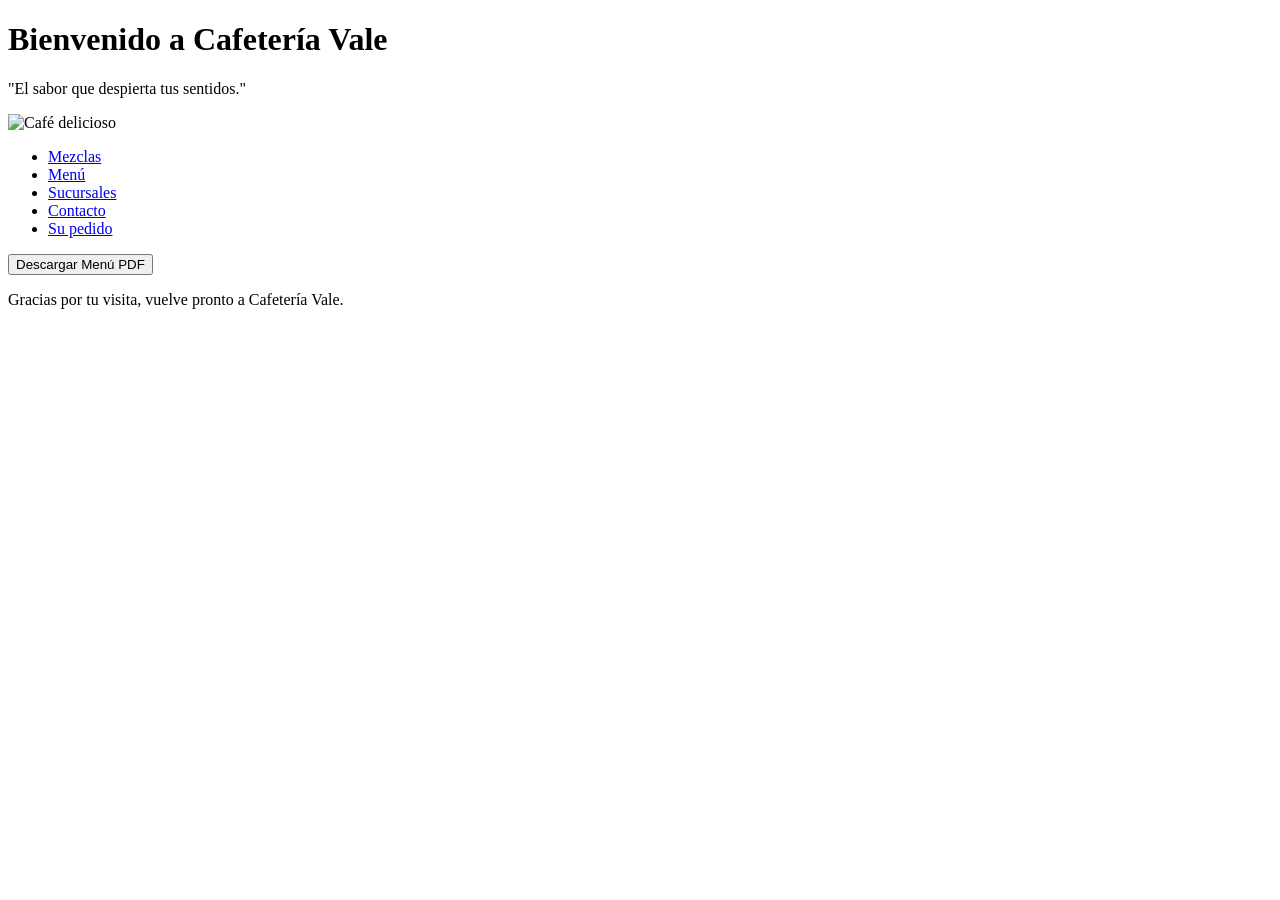
==== index.html @ 3e1f83af "Actualizar index.html" ====
<!DOCTYPE html>
<html lang="es">
<head>
  <meta charset="UTF-8">
  <meta name="viewport" content="width=device-width, initial-scale=1.0">
  <title>Cafetería Vale</title>
  <link rel="stylesheet" href="css/style.css">
</head>
<body>
  <header>
    <h1>Bienvenido a Cafetería Vale</h1>
    <p class="frase">"El sabor que despierta tus sentidos."</p>
    <img src="img/cafe_bienvenida.jpg" alt="Café delicioso">
    <nav>
      <ul>
        <li><a href="mezclas.html">Mezclas</a></li>
        <li><a href="menu.html">Menú</a></li>
        <li><a href="sucursales.html">Sucursales</a></li>
        <li><a href="contacto.html">Contacto</a></li>
        <li><a href="#" onclick="mostrarCarrito()">Su pedido</a></li>
      </ul>
    </nav>
  </header>

  <main>
    <button onclick="descargarMenu()">Descargar Menú PDF</button>
    <section id="carrito" style="display:none;"></section>
  </main>

  <footer>
    <p>Gracias por tu visita, vuelve pronto a Cafetería Vale.</p>
  </footer>

  <script src="js/script.js"></script>
</body>
</html>
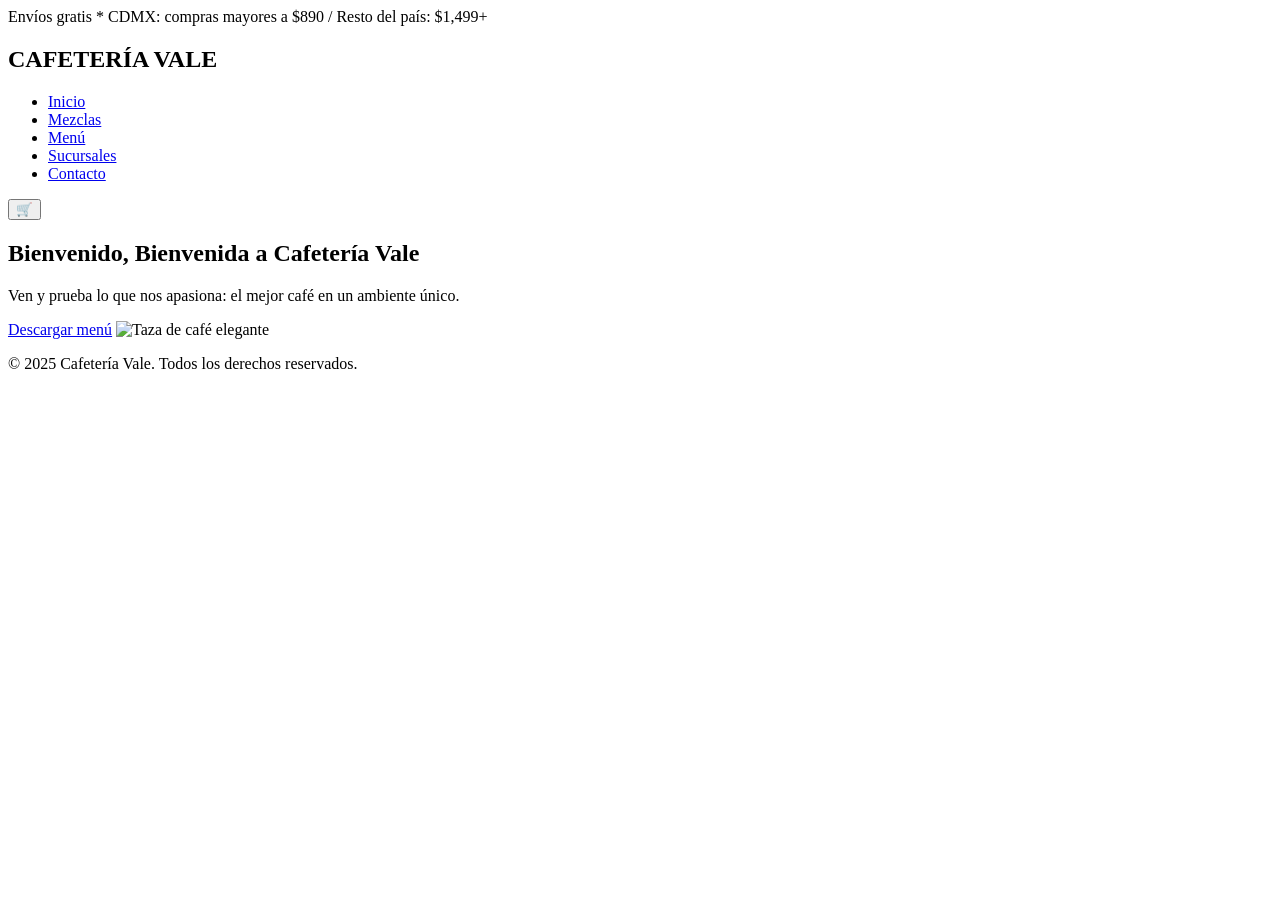
==== commit 0b27b0ce: "Actualizar index.html" ====
--- a/index.html
+++ b/index.html
@@ -1,36 +1,43 @@
 <!DOCTYPE html>
 <html lang="es">
 <head>
-  <meta charset="UTF-8">
-  <meta name="viewport" content="width=device-width, initial-scale=1.0">
+  <meta charset="UTF-8" />
+  <meta name="viewport" content="width=device-width, initial-scale=1.0" />
   <title>Cafetería Vale</title>
-  <link rel="stylesheet" href="css/style.css">
+  <link rel="stylesheet" href="css/style.css" />
+  <script defer src="js/script.js"></script>
 </head>
 <body>
   <header>
-    <h1>Bienvenido a Cafetería Vale</h1>
-    <p class="frase">"El sabor que despierta tus sentidos."</p>
-    <img src="img/cafe_bienvenida.jpg" alt="Café delicioso">
-    <nav>
-      <ul>
+    <div class="top-bar">
+      Envíos gratis * CDMX: compras mayores a $890 / Resto del país: $1,499+
+    </div>
+    <nav class="navbar">
+      <h1 class="logo">CAFETERÍA VALE</h1>
+      <ul class="nav-links">
+        <li><a href="index.html">Inicio</a></li>
         <li><a href="mezclas.html">Mezclas</a></li>
         <li><a href="menu.html">Menú</a></li>
         <li><a href="sucursales.html">Sucursales</a></li>
         <li><a href="contacto.html">Contacto</a></li>
-        <li><a href="#" onclick="mostrarCarrito()">Su pedido</a></li>
       </ul>
+      <div class="icons">
+        <button id="carrito-btn">🛒</button>
+      </div>
     </nav>
   </header>
 
   <main>
-    <button onclick="descargarMenu()">Descargar Menú PDF</button>
-    <section id="carrito" style="display:none;"></section>
+    <section class="bienvenida">
+      <h2>Bienvenido, Bienvenida a Cafetería Vale</h2>
+      <p>Ven y prueba lo que nos apasiona: el mejor café en un ambiente único.</p>
+      <a href="pdf/menu.pdf" class="boton-descarga" download>Descargar menú</a>
+      <img src="images/cafe-bienvenida.jpg" alt="Taza de café elegante" />
+    </section>
   </main>
 
   <footer>
-    <p>Gracias por tu visita, vuelve pronto a Cafetería Vale.</p>
+    <p>&copy; 2025 Cafetería Vale. Todos los derechos reservados.</p>
   </footer>
-
-  <script src="js/script.js"></script>
 </body>
 </html>
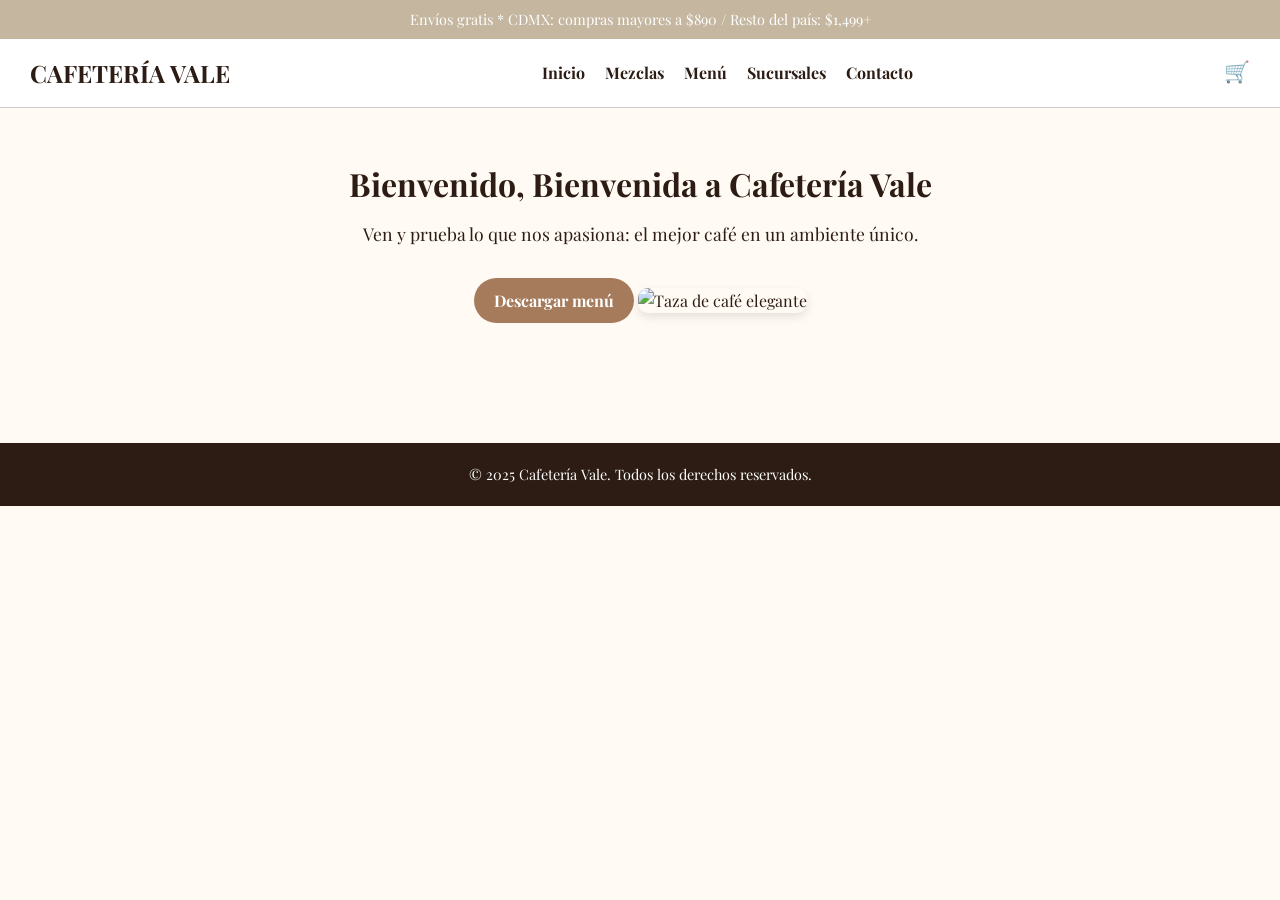
==== commit 19902f3b: "Actualizar index.html" ====
--- a/index.html
+++ b/index.html
@@ -4,8 +4,8 @@
   <meta charset="UTF-8" />
   <meta name="viewport" content="width=device-width, initial-scale=1.0" />
   <title>Cafetería Vale</title>
-  <link rel="stylesheet" href="css/style.css" />
-  <script defer src="js/script.js"></script>
+  <link rel="stylesheet" href="style.css" />
+  <script defer src="script.js"></script>
 </head>
 <body>
   <header>
--- a/style.css
+++ b/style.css
@@ -0,0 +1,131 @@
+/* Fuente vintage */
+@import url('https://fonts.googleapis.com/css2?family=Playfair+Display:wght@500&display=swap');
+
+* {
+  margin: 0;
+  padding: 0;
+  box-sizing: border-box;
+}
+
+body {
+  font-family: 'Playfair Display', serif;
+  background-color: #fffaf3;
+  color: #2c1c13;
+  line-height: 1.6;
+}
+
+/* Top bar de envíos */
+.top-bar {
+  background-color: #c4b69f;
+  color: white;
+  text-align: center;
+  padding: 8px;
+  font-size: 0.9rem;
+}
+
+/* Navbar */
+.navbar {
+  display: flex;
+  justify-content: space-between;
+  align-items: center;
+  background-color: #fff;
+  padding: 15px 30px;
+  border-bottom: 1px solid #ccc;
+}
+
+.logo {
+  font-size: 1.5rem;
+  font-weight: bold;
+  color: #2c1c13;
+}
+
+.nav-links {
+  list-style: none;
+  display: flex;
+  gap: 20px;
+}
+
+.nav-links li a {
+  text-decoration: none;
+  color: #2c1c13;
+  font-weight: bold;
+  transition: color 0.3s;
+}
+
+.nav-links li a:hover {
+  color: #a67b5b;
+}
+
+.icons button {
+  font-size: 1.3rem;
+  background: none;
+  border: none;
+  cursor: pointer;
+}
+
+/* Sección de bienvenida */
+.bienvenida {
+  text-align: center;
+  padding: 50px 20px;
+}
+
+.bienvenida h2 {
+  font-size: 2rem;
+  margin-bottom: 10px;
+}
+
+.bienvenida p {
+  font-size: 1.1rem;
+  margin-bottom: 20px;
+}
+
+.boton-descarga {
+  display: inline-block;
+  background-color: #a67b5b;
+  color: white;
+  padding: 10px 20px;
+  text-decoration: none;
+  border-radius: 30px;
+  font-weight: bold;
+  margin-bottom: 30px;
+  transition: background-color 0.3s;
+}
+
+.boton-descarga:hover {
+  background-color: #8c5c3c;
+}
+
+.bienvenida img {
+  max-width: 90%;
+  height: auto;
+  margin-top: 20px;
+  border-radius: 10px;
+  box-shadow: 0 4px 10px rgba(0,0,0,0.1);
+}
+
+/* Footer */
+footer {
+  text-align: center;
+  padding: 20px;
+  background-color: #2c1c13;
+  color: white;
+  font-size: 0.9rem;
+  margin-top: 40px;
+}
+
+/* Responsivo */
+@media (max-width: 768px) {
+  .navbar {
+    flex-direction: column;
+    gap: 15px;
+  }
+
+  .nav-links {
+    flex-direction: column;
+    gap: 10px;
+  }
+
+  .bienvenida h2 {
+    font-size: 1.5rem;
+  }
+}
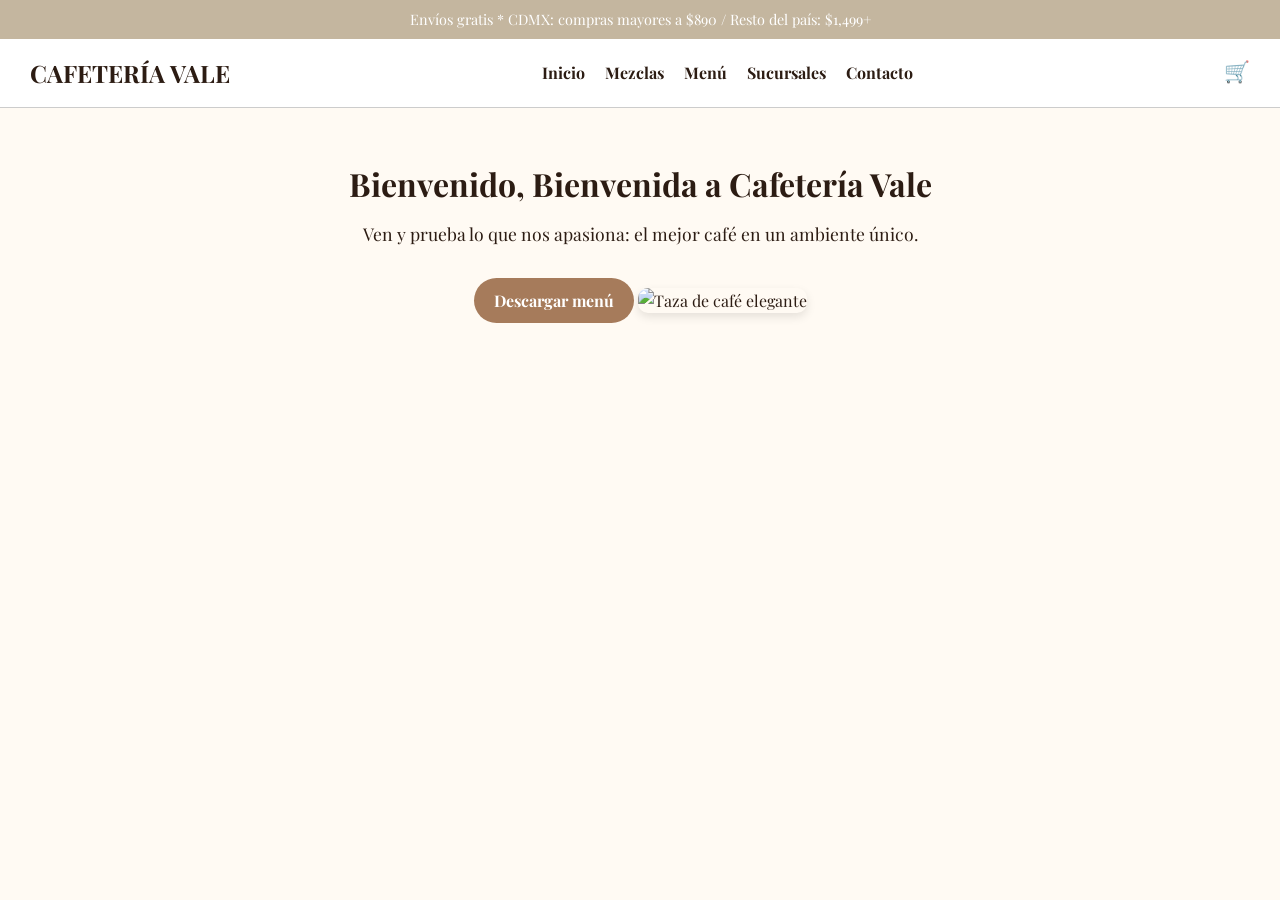
==== commit 39a5f952: "Actualizar index.html" ====
--- a/index.html
+++ b/index.html
@@ -32,12 +32,9 @@
       <h2>Bienvenido, Bienvenida a Cafetería Vale</h2>
       <p>Ven y prueba lo que nos apasiona: el mejor café en un ambiente único.</p>
       <a href="pdf/menu.pdf" class="boton-descarga" download>Descargar menú</a>
-      <img src="images/cafe-bienvenida.jpg" alt="Taza de café elegante" />
+      <img src="cafe-bienvenida.jpg" alt="Taza de café elegante" />
     </section>
   </main>
 
-  <footer>
-    <p>&copy; 2025 Cafetería Vale. Todos los derechos reservados.</p>
-  </footer>
 </body>
 </html>
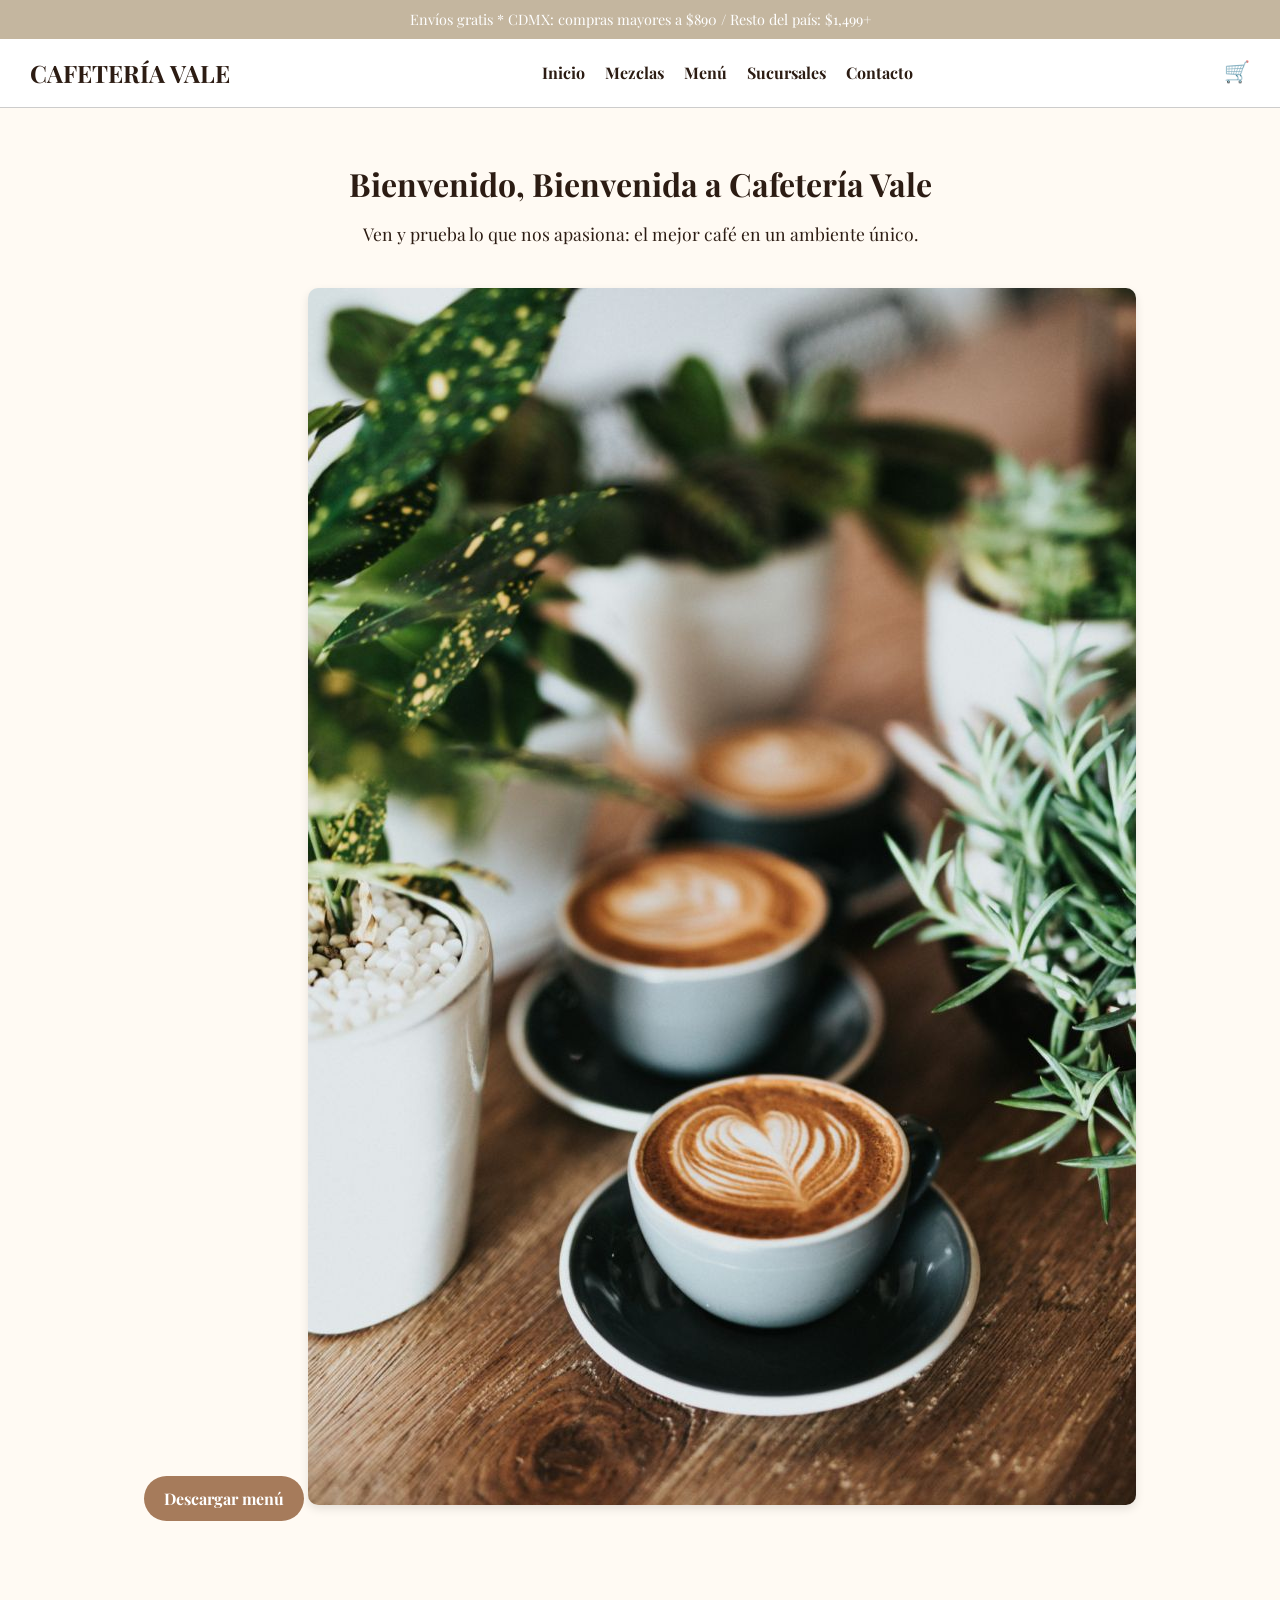
==== commit 4eae4090: "Update index.html" ====
--- a/index.html
+++ b/index.html
@@ -32,9 +32,9 @@
       <h2>Bienvenido, Bienvenida a Cafetería Vale</h2>
       <p>Ven y prueba lo que nos apasiona: el mejor café en un ambiente único.</p>
       <a href="pdf/menu.pdf" class="boton-descarga" download>Descargar menú</a>
-      <img src="cafe-bienvenida.jpg" alt="Taza de café elegante" />
+      <img src="bienvenida.jpeg" alt="Taza de café elegante" />
     </section>
   </main>
 
 </body>
-</html>+</html>
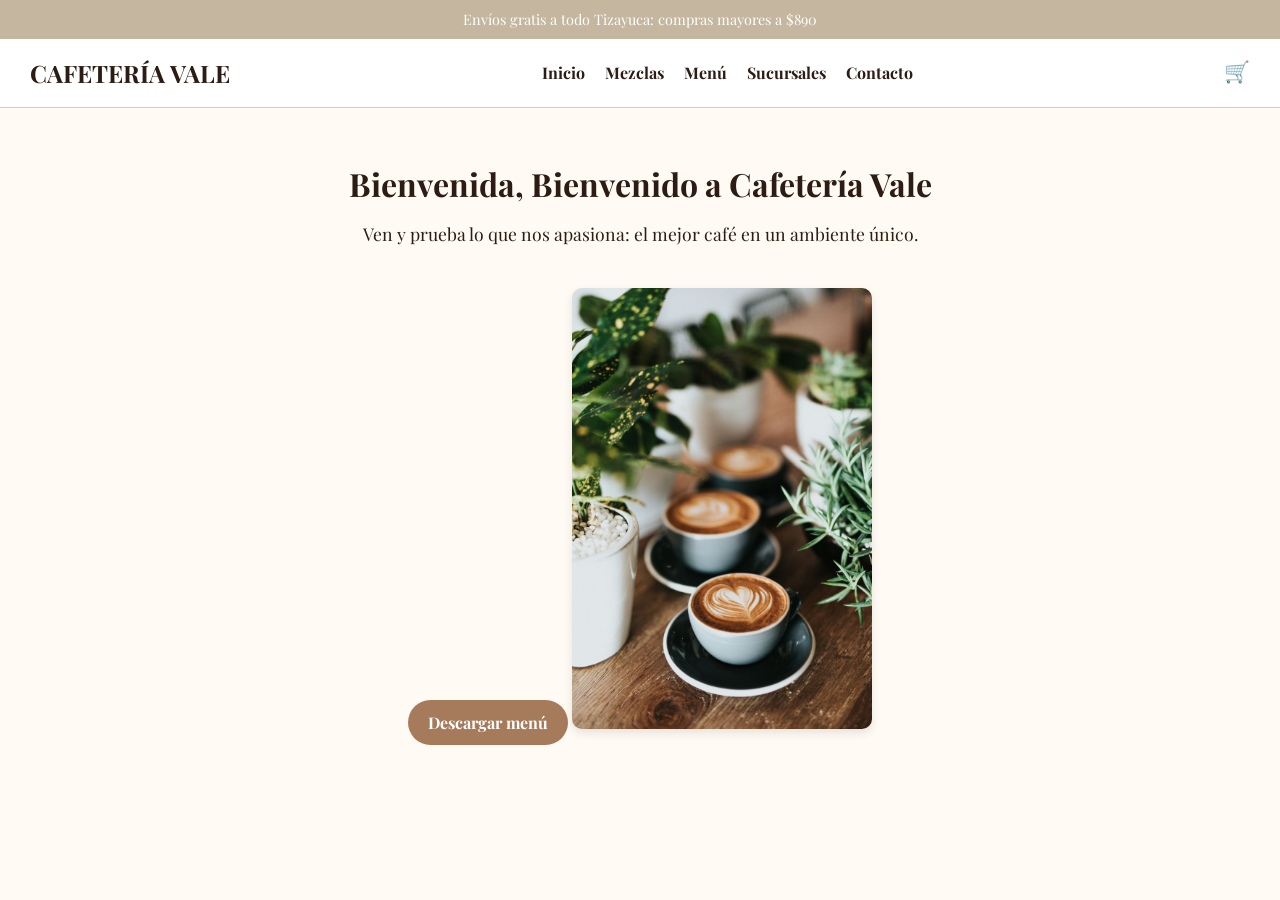
==== commit 0a72f8d5: "Update index.html" ====
--- a/index.html
+++ b/index.html
@@ -10,7 +10,7 @@
 <body>
   <header>
     <div class="top-bar">
-      Envíos gratis * CDMX: compras mayores a $890 / Resto del país: $1,499+
+      Envíos gratis a todo Tizayuca: compras mayores a $890
     </div>
     <nav class="navbar">
       <h1 class="logo">CAFETERÍA VALE</h1>
@@ -29,10 +29,10 @@
 
   <main>
     <section class="bienvenida">
-      <h2>Bienvenido, Bienvenida a Cafetería Vale</h2>
+      <h2>Bienvenida, Bienvenido a Cafetería Vale</h2>
       <p>Ven y prueba lo que nos apasiona: el mejor café en un ambiente único.</p>
       <a href="pdf/menu.pdf" class="boton-descarga" download>Descargar menú</a>
-      <img src="bienvenida.jpeg" alt="Taza de café elegante" />
+      <img src="bienvenida.jpeg" style="width: 300px; heigth: 200px;" alt="Taza de café elegante" />
     </section>
   </main>
 
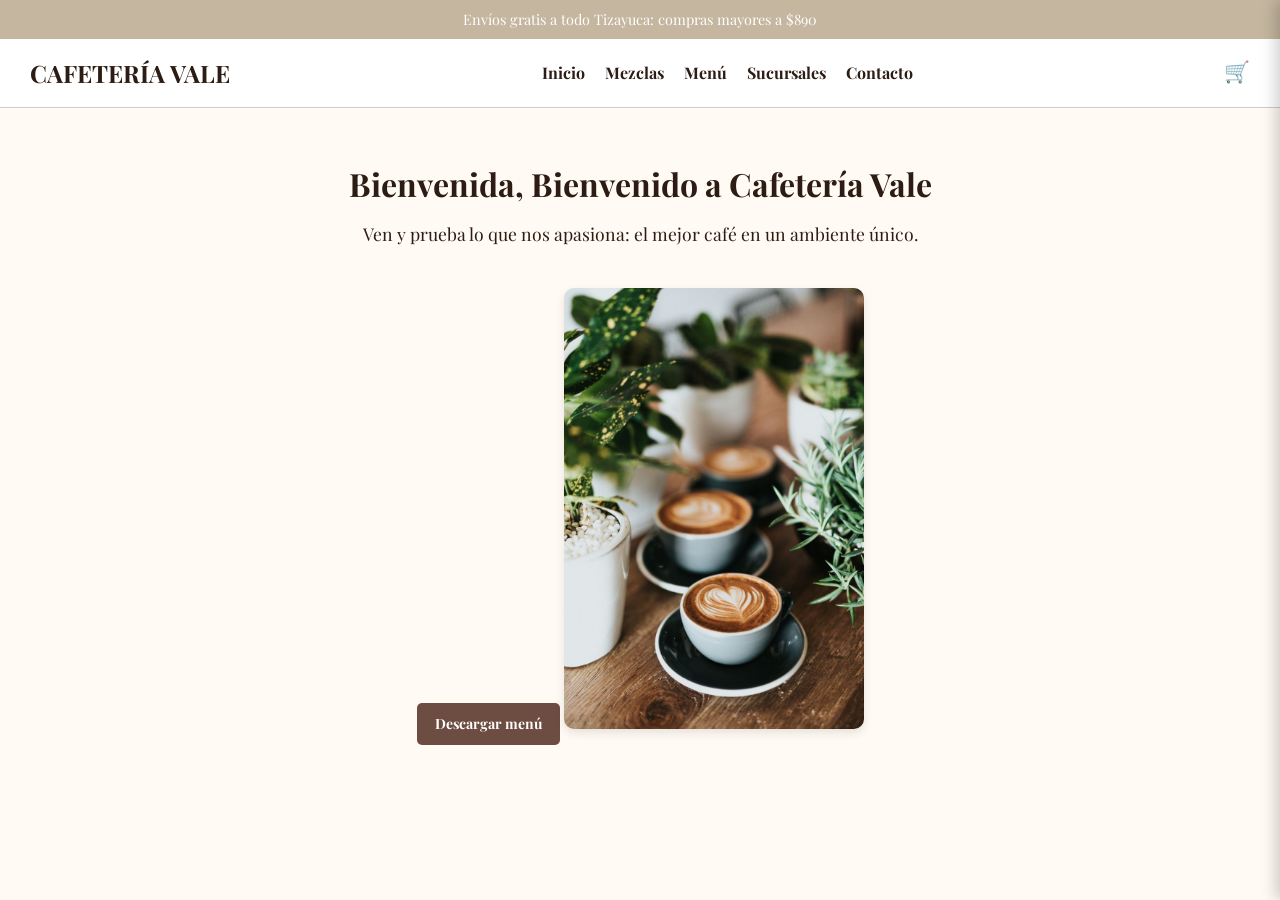
==== commit 7cca7e7f: "Actualizar index.html" ====
--- a/index.html
+++ b/index.html
@@ -31,7 +31,7 @@
     <section class="bienvenida">
       <h2>Bienvenida, Bienvenido a Cafetería Vale</h2>
       <p>Ven y prueba lo que nos apasiona: el mejor café en un ambiente único.</p>
-      <a href="pdf/menu.pdf" class="boton-descarga" download>Descargar menú</a>
+      <a href="menu.pdf" class="boton-descarga" download>Descargar menú</a>
       <img src="bienvenida.jpeg" style="width: 300px; heigth: 200px;" alt="Taza de café elegante" />
     </section>
   </main>
--- a/style.css
+++ b/style.css
@@ -1,5 +1,5 @@
 /* Fuente vintage */
-@import url('https://fonts.googleapis.com/css2?family=Playfair+Display:wght@500&display=swap');
+@import url('https://fonts.googleapis.com/css2?family=Playfair+Display:wght@500&family=Roboto&display=swap');
 
 * {
   margin: 0;
@@ -102,6 +102,184 @@
   border-radius: 10px;
   box-shadow: 0 4px 10px rgba(0,0,0,0.1);
 }
+.producto {
+  width: 300px;
+  background-color: #fff9f3;
+  border-radius: 10px;
+  box-shadow: 0 4px 10px rgba(0, 0, 0, 0.1);
+  margin: 15px;
+  padding: 20px;
+  text-align: center;
+  font-family: 'Georgia', serif;
+  color: #4e342e;
+  display: inline-block;
+  vertical-align: top;
+  transition: transform 0.3s ease;
+}
+
+.producto:hover {
+  transform: scale(1.03);
+}
+
+.producto img {
+  width: 100%;
+  height: auto;
+  border-radius: 8px;
+  margin-bottom: 15px;
+}
+
+.producto h3 {
+  font-size: 20px;
+  margin-bottom: 10px;
+  color: #3e2723;
+}
+
+.producto p {
+  font-size: 16px;
+  margin: 5px 0;
+}
+
+.boton-descarga {
+  background-color: #6d4c41;
+  color: white;
+  border: none;
+  padding: 10px 18px;
+  margin-top: 10px;
+  border-radius: 5px;
+  cursor: pointer;
+  font-weight: bold;
+  font-size: 14px;
+  transition: background-color 0.3s ease;
+}
+
+.boton-descarga:hover {
+  background-color: #4e342e;
+}
+
+/* Sección de productos */
+.productos {
+  display: flex;
+  flex-wrap: wrap;
+  gap: 2em;
+  justify-content: center;
+  padding: 2em;
+}
+
+.producto {
+  background-color: white;
+  border-radius: 12px;
+  box-shadow: 0 4px 8px rgba(0,0,0,0.1);
+  padding: 1em;
+  width: 280px;
+  text-align: center;
+  transition: transform 0.3s;
+}
+
+.producto:hover {
+  transform: translateY(-5px);
+}
+
+.producto img {
+  width: 100%;
+  height: 180px;
+  object-fit: cover;
+  border-radius: 8px;
+  margin-bottom: 1em;
+}
+
+.producto h3 {
+  font-family: 'Playfair Display', serif;
+  font-size: 1.4em;
+  margin-bottom: 0.2em;
+}
+
+.producto p {
+  color: #4e342e;
+  font-size: 1.1em;
+  margin-bottom: 1em;
+}
+
+.producto label {
+  display: block;
+  margin: 0.5em 0 0.2em;
+  font-size: 0.9em;
+  text-align: left;
+}
+
+.producto select {
+  width: 100%;
+  padding: 0.5em;
+  margin-top: 0.2em;
+  border: 1px solid #ccc;
+  border-radius: 5px;
+  font-family: 'Roboto', sans-serif;
+}
+
+/* Botón agregar */
+.producto button {
+  margin-top: 1em;
+  padding: 0.6em 1.5em;
+  background-color: #a67b5b;
+  color: white;
+  border: none;
+  border-radius: 30px;
+  font-weight: bold;
+  cursor: pointer;
+  transition: background-color 0.3s;
+}
+
+.producto button:hover {
+  background-color: #8c5c3c;
+}
+.menu-productos {
+  display: grid;
+  grid-template-columns: repeat(auto-fit, minmax(250px, 1fr)); /* columnas adaptables */
+  gap: 30px;
+  padding: 20px;
+}
+.producto {
+  background-color: #fff; /* Fondo blanco o café claro */
+  border-radius: 10px;
+  padding: 20px;
+  box-shadow: 0 2px 8px rgba(0, 0, 0, 0.1);
+  text-align: center;
+}
+
+.producto img {
+  width: 100%;
+  height: 180px;
+  object-fit: cover;
+  border-radius: 8px;
+  margin-bottom: 10px;
+}
+
+.producto h2 {
+  font-size: 1.3rem;
+  color: #3e2723; /* Café oscuro */
+  margin: 10px 0;
+}
+
+.producto label,
+.producto select,
+.producto button {
+  display: block;
+  width: 100%;
+  margin: 5px 0;
+}
+
+.producto button {
+  background-color: #6d4c41; /* Café */
+  color: #fff;
+  border: none;
+  padding: 10px;
+  border-radius: 5px;
+  cursor: pointer;
+  transition: background 0.3s ease;
+}
+
+.producto button:hover {
+  background-color: #5d4037; /* Café más oscuro al pasar el mouse */
+}
 
 /* Footer */
 footer {
@@ -111,6 +289,495 @@
   color: white;
   font-size: 0.9rem;
   margin-top: 40px;
+}
+
+/* ESTILOS PARA EL CARRITO */
+
+/* Contenedor principal del carrito */
+#carrito-contenedor {
+  position: fixed;
+  top: 0;
+  right: -400px;
+  width: 400px;
+  height: 100vh;
+  background-color: #fff;
+  border-left: 3px solid #6B4F3A;
+  box-shadow: -4px 0 15px rgba(0, 0, 0, 0.2);
+  transition: right 0.3s ease-in-out;
+  z-index: 1000;
+  display: flex;
+  flex-direction: column;
+}
+
+#carrito-contenedor.abierto {
+  right: 0;
+}
+
+/* Header del carrito */
+.carrito-header {
+  background-color: #6B4F3A;
+  color: white;
+  padding: 20px;
+  display: flex;
+  justify-content: space-between;
+  align-items: center;
+}
+
+.carrito-header h3 {
+  margin: 0;
+  font-size: 1.3rem;
+}
+
+.btn-cerrar {
+  background: none;
+  border: none;
+  color: white;
+  font-size: 24px;
+  cursor: pointer;
+  padding: 0;
+  width: 30px;
+  height: 30px;
+  border-radius: 50%;
+  display: flex;
+  align-items: center;
+  justify-content: center;
+}
+
+.btn-cerrar:hover {
+  background-color: rgba(255, 255, 255, 0.1);
+}
+
+/* Contenido del carrito */
+.carrito-contenido {
+  flex: 1;
+  padding: 20px;
+  overflow-y: auto;
+  display: flex;
+  flex-direction: column;
+}
+
+/* Lista de productos */
+#lista-carrito {
+  list-style: none;
+  padding: 0;
+  margin: 0;
+  flex: 1;
+}
+
+/* Items individuales del carrito */
+.item-carrito {
+  background-color: #f9f9f9;
+  border: 1px solid #e0e0e0;
+  border-radius: 8px;
+  padding: 15px;
+  margin-bottom: 10px;
+  transition: box-shadow 0.2s;
+}
+
+.item-carrito:hover {
+  box-shadow: 0 2px 8px rgba(0, 0, 0, 0.1);
+}
+
+.item-info {
+  display: flex;
+  justify-content: space-between;
+  align-items: center;
+  margin-bottom: 10px;
+}
+
+.item-nombre {
+  font-weight: bold;
+  font-size: 0.9rem;
+  color: #2c1c13;
+  flex: 1;
+}
+
+.item-precio {
+  color: #6B4F3A;
+  font-weight: bold;
+}
+
+/* Controles de cantidad */
+.item-controles {
+  display: flex;
+  align-items: center;
+  gap: 10px;
+  margin-bottom: 10px;
+}
+
+.btn-cantidad {
+  background-color: #6B4F3A;
+  color: white;
+  border: none;
+  width: 30px;
+  height: 30px;
+  border-radius: 50%;
+  cursor: pointer;
+  font-size: 16px;
+  display: flex;
+  align-items: center;
+  justify-content: center;
+}
+
+.btn-cantidad:hover {
+  background-color: #5a3f2a;
+}
+
+.cantidad {
+  background-color: #e0e0e0;
+  padding: 5px 15px;
+  border-radius: 15px;
+  font-weight: bold;
+  min-width: 40px;
+  text-align: center;
+}
+
+.btn-eliminar {
+  background-color: #d32f2f;
+  color: white;
+  border: none;
+  padding: 5px 10px;
+  border-radius: 4px;
+  cursor: pointer;
+  margin-left: auto;
+}
+
+.btn-eliminar:hover {
+  background-color: #b71c1c;
+}
+
+/* Subtotal del item */
+.item-subtotal {
+  text-align: right;
+  font-weight: bold;
+  color: #6B4F3A;
+  font-size: 0.9rem;
+}
+
+/* Total del carrito */
+.carrito-total {
+  border-top: 2px solid #6B4F3A;
+  padding-top: 15px;
+  margin-top: 10px;
+  margin-bottom: 20px;
+}
+
+#total-carrito {
+  font-size: 1.3rem;
+  font-weight: bold;
+  color: #2c1c13;
+  text-align: center;
+  background-color: #f5f5f5;
+  padding: 10px;
+  border-radius: 8px;
+}
+
+/* Botones de acción */
+.carrito-acciones {
+  display: flex;
+  flex-direction: column;
+  gap: 10px;
+}
+
+.btn-vaciar, .btn-checkout {
+  padding: 12px 20px;
+  border: none;
+  border-radius: 25px;
+  font-weight: bold;
+  cursor: pointer;
+  transition: background-color 0.3s;
+  font-size: 1rem;
+}
+
+.btn-vaciar {
+  background-color: #757575;
+  color: white;
+}
+
+.btn-vaciar:hover {
+  background-color: #616161;
+}
+
+.btn-checkout {
+  background-color: #4CAF50;
+  color: white;
+}
+
+.btn-checkout:hover {
+  background-color: #45a049;
+}
+
+/* Notificación de producto agregado */
+.notificacion-agregado {
+  position: fixed;
+  top: 20px;
+  right: 20px;
+  background-color: #4CAF50;
+  color: white;
+  padding: 15px 20px;
+  border-radius: 8px;
+  box-shadow: 0 4px 12px rgba(0, 0, 0, 0.15);
+  transform: translateX(100%);
+  transition: transform 0.3s ease-in-out;
+  z-index: 1001;
+  font-weight: bold;
+}
+
+.notificacion-agregado.mostrar {
+  transform: translateX(0);
+}
+
+/* Responsive para el carrito */
+@media (max-width: 768px) {
+  #carrito-contenedor {
+    width: 100%;
+    right: -100%;
+  }
+  
+  .carrito-header h3 {
+    font-size: 1.1rem;
+  }
+  
+  .item-nombre {
+    font-size: 0.8rem;
+  }
+  
+  .item-controles {
+    flex-wrap: wrap;
+    gap: 5px;
+  }
+}
+
+/* Estilos para la página de contacto */
+.contacto-container {
+display: grid;
+grid-template-columns: 1fr 1fr;
+gap: 40px;
+max-width: 1200px;
+margin: 0 auto;
+padding: 40px 20px;
+}
+
+.info-contacto {
+background-color: #fff;
+padding: 30px;
+border-radius: 12px;
+box-shadow: 0 4px 15px rgba(0, 0, 0, 0.1);
+border: 2px solid #c4b69f;
+}
+
+.info-contacto h3 {
+font-family: ‘Playfair Display’, serif;
+font-size: 1.8rem;
+color: #2c1c13;
+margin-bottom: 25px;
+text-align: center;
+border-bottom: 2px solid #a67b5b;
+padding-bottom: 10px;
+}
+
+.contacto-item {
+display: flex;
+align-items: flex-start;
+margin-bottom: 25px;
+padding: 15px;
+background-color: #fffaf3;
+border-radius: 8px;
+border-left: 4px solid #a67b5b;
+transition: transform 0.3s ease;
+}
+
+.contacto-item:hover {
+transform: translateX(5px);
+}
+
+.contacto-icon {
+font-size: 2rem;
+margin-right: 15px;
+min-width: 50px;
+}
+
+.contacto-texto h4 {
+font-family: ‘Playfair Display’, serif;
+color: #2c1c13;
+font-size: 1.2rem;
+margin-bottom: 5px;
+}
+
+.contacto-texto p {
+color: #4e342e;
+line-height: 1.5;
+margin: 0;
+}
+
+/* Formulario de opiniones */
+.form-opiniones {
+background-color: #fff;
+padding: 30px;
+border-radius: 12px;
+box-shadow: 0 4px 15px rgba(0, 0, 0, 0.1);
+border: 2px solid #c4b69f;
+}
+
+.form-opiniones h3 {
+font-family: ‘Playfair Display’, serif;
+font-size: 1.8rem;
+color: #2c1c13;
+margin-bottom: 25px;
+text-align: center;
+border-bottom: 2px solid #a67b5b;
+padding-bottom: 10px;
+}
+
+.mensaje-exito {
+background-color: #d4edda;
+color: #155724;
+padding: 15px;
+border-radius: 8px;
+border: 1px solid #c3e6cb;
+margin-bottom: 20px;
+display: none;
+text-align: center;
+font-weight: bold;
+}
+
+.form-group {
+margin-bottom: 20px;
+}
+
+.form-group label {
+display: block;
+margin-bottom: 8px;
+font-weight: bold;
+color: #2c1c13;
+font-family: ‘Playfair Display’, serif;
+}
+
+.form-group input,
+.form-group select,
+.form-group textarea {
+width: 100%;
+padding: 12px;
+border: 2px solid #c4b69f;
+border-radius: 8px;
+font-family: ‘Roboto’, sans-serif;
+font-size: 1rem;
+background-color: #fffaf3;
+transition: border-color 0.3s ease;
+}
+
+.form-group input:focus,
+.form-group select:focus,
+.form-group textarea:focus {
+outline: none;
+border-color: #a67b5b;
+box-shadow: 0 0 5px rgba(166, 123, 91, 0.3);
+}
+
+.form-group textarea {
+height: 120px;
+resize: vertical;
+}
+
+.btn-enviar {
+background-color: #a67b5b;
+color: white;
+padding: 15px 30px;
+border: none;
+border-radius: 30px;
+font-size: 1.1rem;
+font-weight: bold;
+cursor: pointer;
+transition: all 0.3s ease;
+width: 100%;
+font-family: ‘Playfair Display’, serif;
+}
+
+.btn-enviar:hover {
+background-color: #8c5c3c;
+transform: translateY(-2px);
+box-shadow: 0 4px 12px rgba(140, 92, 60, 0.3);
+}
+
+/* Sección de horarios */
+.horarios {
+max-width: 600px;
+margin: 40px auto;
+padding: 30px;
+background-color: #fff;
+border-radius: 12px;
+box-shadow: 0 4px 15px rgba(0, 0, 0, 0.1);
+border: 2px solid #c4b69f;
+}
+
+.horarios h3 {
+font-family: ‘Playfair Display’, serif;
+font-size: 1.8rem;
+color: #2c1c13;
+margin-bottom: 25px;
+text-align: center;
+border-bottom: 2px solid #a67b5b;
+padding-bottom: 10px;
+}
+
+.horario-item {
+display: flex;
+justify-content: space-between;
+align-items: center;
+padding: 15px;
+margin-bottom: 10px;
+background-color: #fffaf3;
+border-radius: 8px;
+border-left: 4px solid #a67b5b;
+transition: background-color 0.3s ease;
+}
+
+.horario-item:hover {
+background-color: #f5f0e8;
+}
+
+.horario-item:last-child {
+margin-bottom: 0;
+}
+
+/* Responsive para contacto */
+@media (max-width: 768px) {
+.contacto-container {
+grid-template-columns: 1fr;
+gap: 30px;
+padding: 20px 15px;
+}
+
+.info-contacto,
+.form-opiniones {
+padding: 20px;
+}
+
+.info-contacto h3,
+.form-opiniones h3 {
+font-size: 1.5rem;
+}
+
+.contacto-item {
+flex-direction: column;
+text-align: center;
+}
+
+.contacto-icon {
+margin-right: 0;
+margin-bottom: 10px;
+}
+
+.horarios {
+margin: 30px 15px;
+padding: 20px;
+}
+
+.horario-item {
+flex-direction: column;
+text-align: center;
+gap: 5px;
+}
 }
 
 /* Responsivo */
@@ -128,4 +795,8 @@
   .bienvenida h2 {
     font-size: 1.5rem;
   }
+
+  .producto {
+    width: 90%;
+  }
 }
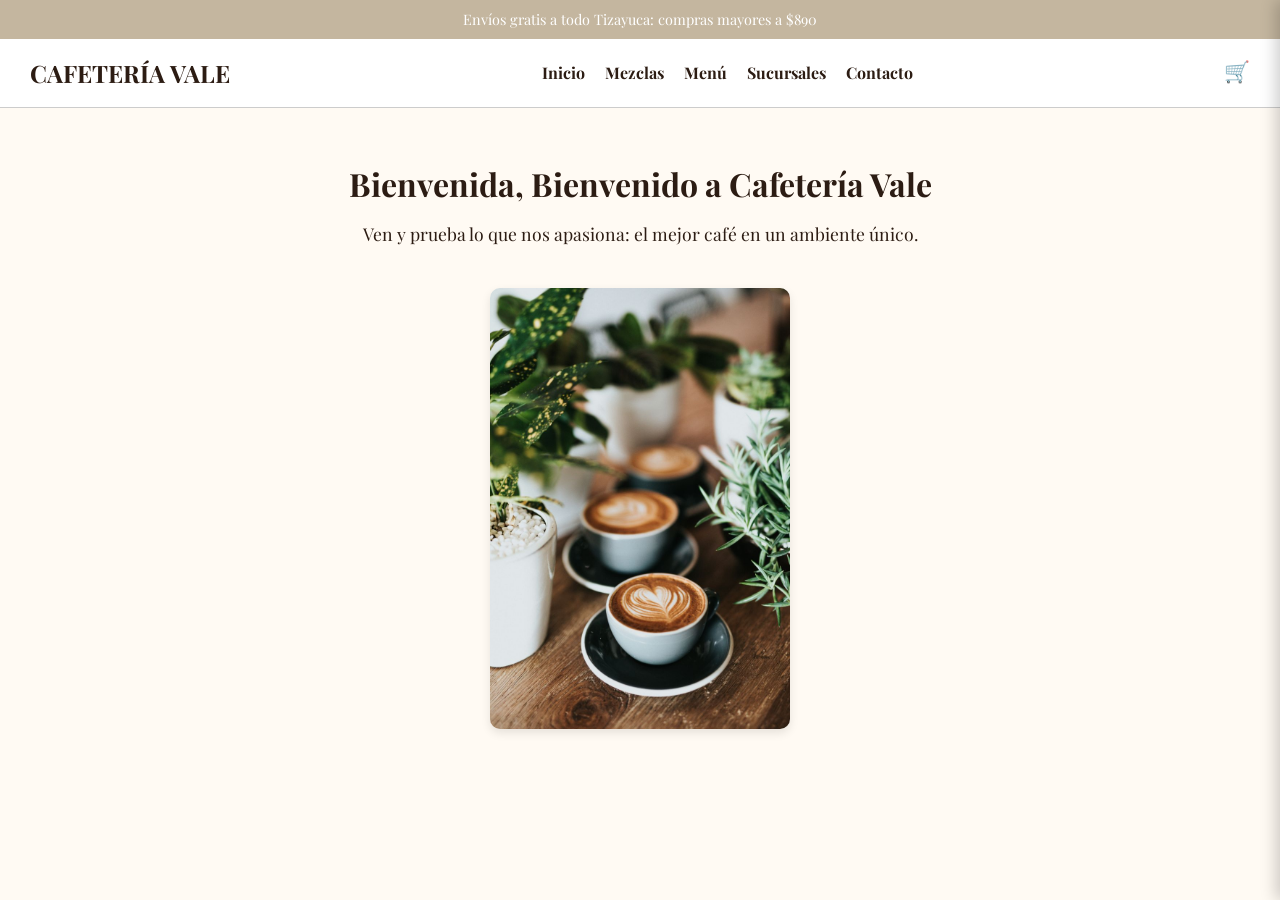
==== commit 1afeb99c: "Actualizar index.html" ====
--- a/index.html
+++ b/index.html
@@ -31,7 +31,6 @@
     <section class="bienvenida">
       <h2>Bienvenida, Bienvenido a Cafetería Vale</h2>
       <p>Ven y prueba lo que nos apasiona: el mejor café en un ambiente único.</p>
-      <a href="menu.pdf" class="boton-descarga" download>Descargar menú</a>
       <img src="bienvenida.jpeg" style="width: 300px; heigth: 200px;" alt="Taza de café elegante" />
     </section>
   </main>
